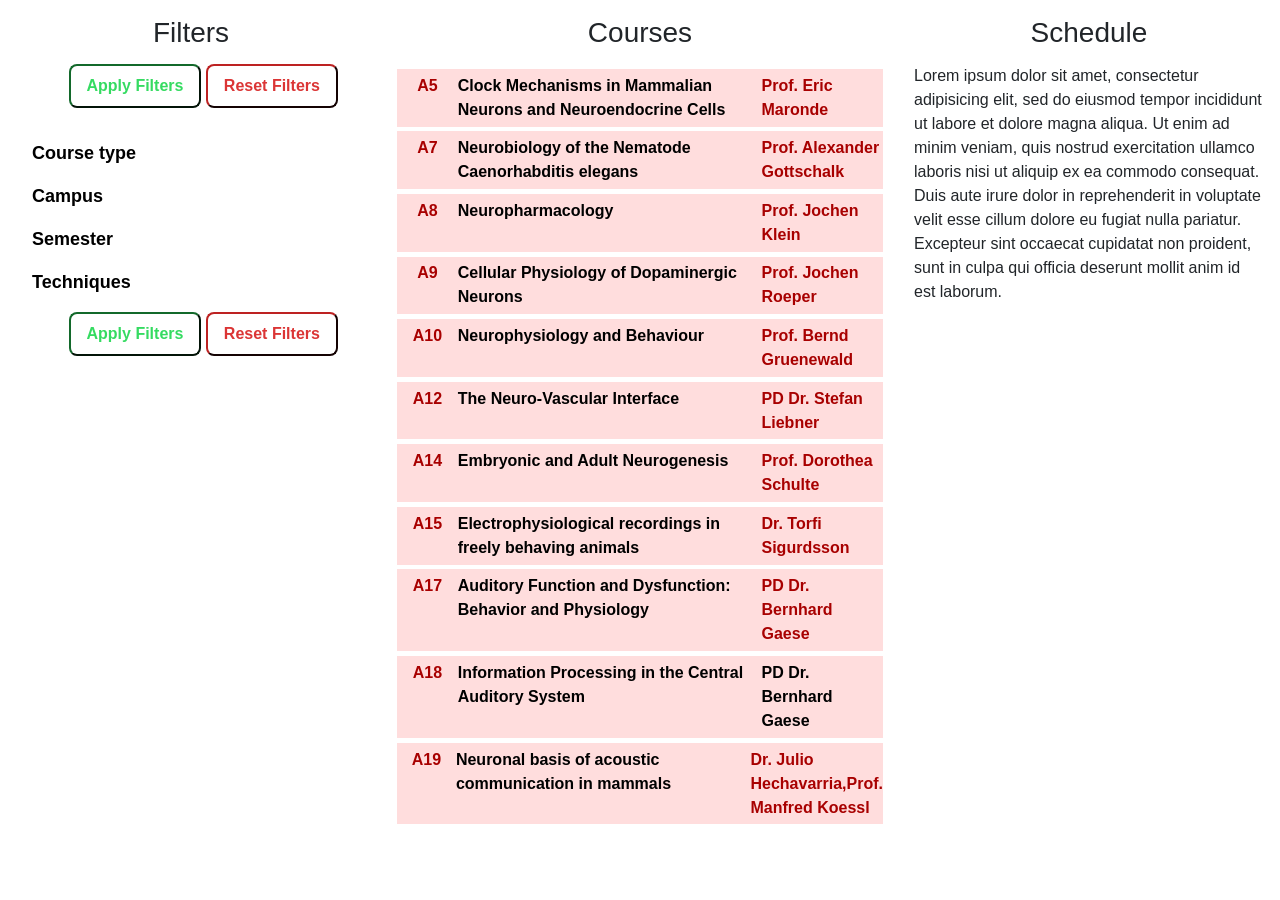
==== index.html @ 465a8153 "favicon" ====
<html>
  <head>
    <title>Course List</title>
    <link rel="stylesheet" href="style.css">


    <!-- FAVICON -->
    <link rel="apple-touch-icon" sizes="180x180" href="apple-touch-icon.png">
    <link rel="icon" type="image/png" sizes="32x32" href="favicon-32x32.png">
    <link rel="icon" type="image/png" sizes="16x16" href="favicon-16x16.png">
    <link rel="mask-icon" href="/safari-pinned-tab.svg" color="#5bbad5">
    <meta name="msapplication-TileColor" content="#da532c">
    <meta name="theme-color" content="#ffffff">

    <!-- JQUERY -->
    <script src="https://ajax.googleapis.com/ajax/libs/jquery/3.5.1/jquery.min.js"></script>

    <!--BOOTSTRAP-->
    <link rel="stylesheet" href="https://stackpath.bootstrapcdn.com/bootstrap/4.4.1/css/bootstrap.min.css" integrity="sha384-Vkoo8x4CGsO3+Hhxv8T/Q5PaXtkKtu6ug5TOeNV6gBiFeWPGFN9MuhOf23Q9Ifjh" crossorigin="anonymous">
    <script src="https://cdn.jsdelivr.net/npm/popper.js@1.16.0/dist/umd/popper.min.js" integrity="sha384-Q6E9RHvbIyZFJoft+2mJbHaEWldlvI9IOYy5n3zV9zzTtmI3UksdQRVvoxMfooAo" crossorigin="anonymous"></script>
    <script src="https://stackpath.bootstrapcdn.com/bootstrap/4.4.1/js/bootstrap.min.js" integrity="sha384-wfSDF2E50Y2D1uUdj0O3uMBJnjuUD4Ih7YwaYd1iqfktj0Uod8GCExl3Og8ifwB6" crossorigin="anonymous"></script>

  </head>
  <body>

    <div class="grid">

      <div class="filtertitle">
        <h3>Filters</h3>
      </div>
      <div class="coursestitle">
        <h3>Courses</h3>
      </div>
      <div class="scheduletitle">
        <h3>Schedule</h3>
      </div>

      <div class="filters-div">
        <div class="buttons-div" id="buttons">
          <button type="button" name="apply" id="apply" onclick="filterList(courses);"><span>Apply Filters</span></button>
          <button type="button" name="reset" id="reset" onclick="resetFilters();"><span>Reset Filters</span></button>
        </div>
        <div class="filter-div" id="cousetype-div">
          <p>
            <a href="#typefilter" class="filter-title" id="coursefiltertoggle" data-toggle="collapse">Course type</a>
          </p>
          <ul class="filter-list" id="course-type">

            <div class="collapse" id="typefilter">
              <li class="filter-option">
                <input type="checkbox" id="Basic" name="Basic" value="A">
                <label for="Basic">Basic</label>
              </li>
              <li class="filter-option">
                <input type="checkbox" id="Clinical" name="Clinical" value="B">
                <label for="Clinical">Clinical</label>
              </li>
              <li class="filter-option">
                <input type="checkbox" id="CognitiveComputational" name="CognitiveComputational" value="C">
                <label for="CognitiveComputational">Cognitive/Computational</label>
              </li>
              <li class="filter-option">
                <input type="checkbox" id="Applied" name="Applied" value="D">
                <label for="Applied">Applied</label>
              </li>
            </div>

          </ul>

        </div>
        <div class="filter-div" id="campus-div">
          <p>
            <a href="#campusfilter" class="filter-title" id="campusfiltertoggle" data-toggle="collapse">Campus</a>
          </p>
          <ul class="filter-list" id="campus-list">

            <div class="collapse" id="campusfilter">
              <li class="filter-option">
                <input type="checkbox" id="Niederrad" name="Riedberg" value="Riedberg">
                <label for="Riedberg">Riedberg</label>
              </li>
              <li class="filter-option">
                <input type="checkbox" id="Niederrad" name="Niederrad" value="Niederrad">
                <label for="Niederrad">Niederrad</label>
              </li>
              <li class="filter-option">
                <input type="checkbox" id="Westend" name="Westend" value="Westend">
                <label for="Westend">Westend</label>
              </li>
            </div>

          </ul>

        </div>
        <div class="filter-div" id="semester-div">
          <p>
            <a href="#semesterfilter" class="filter-title" id="semesterfiltertoggle" data-toggle="collapse">Semester</a>
          </p>
          <ul class="filter-list" id="semester-list">

            <div class="collapse" id="semesterfilter">
              <li class="filter-option">
                <input type="checkbox" id="Winter" name="Winter" value="Winter">
                <label for="Winter">Winter</label>
              </li>
              <li class="filter-option">
                <input type="checkbox" id="Summer" name="Summer" value="Summer">
                <label for="Summer">Summer</label>
              </li>
            </div>

          </ul>

        </div>
        <div class="filter-div" id="techniques-div">
          <p>
            <a href="#techfilter" class="filter-title" id="techfiltertoggle" data-toggle="collapse">Techniques</a>
          </p>
          <ul class="filter-list" id="tech-list">

            <div class="collapse" id="techfilter">
              </li>
            </div>

          </ul>
        </div>
        <div class="buttons-div" id="buttons">
          <button type="button" name="apply" id="apply" onclick="filterList(courses);"><span>Apply Filters</span></button>
          <button type="button" name="reset" id="reset" onclick="resetFilters();"><span>Reset Filters</span></button>
        </div>
      </div>
      <div class="courses-div">


      </div>
      <div class="right">

        Lorem ipsum dolor sit amet, consectetur adipisicing elit, sed do eiusmod tempor incididunt ut labore et dolore magna aliqua. Ut enim ad minim veniam, quis nostrud exercitation ullamco laboris nisi ut aliquip ex ea commodo consequat. Duis aute irure dolor in reprehenderit in voluptate velit esse cillum dolore eu fugiat nulla pariatur. Excepteur sint occaecat cupidatat non proident, sunt in culpa qui officia deserunt mollit anim id est laborum.
      </div>

    </div>

    <div class="scripts">
      <script type="text/javascript "src="courses.json"></script>
      <script type="text/javascript "src="script.js"></script>
    </div>


  </body>
</html>
---- style.css ----
* {
  font-family: sans-serif;
}
body {
  padding: 1em;
}

h3 {
  text-align: center;
}

ul {
  /* list-style-type: none; */
}

label {
  margin-left: 1em;
}


/* li {
  padding: 1% ;
} */


.grid {
  display: grid;
  grid-template-columns: minmax(350px,1fr) minmax(500px,3fr) minmax(350px,1fr);
  grid-template-rows: 2em auto;
  grid-gap: 1em;
  height: 90vh;
  }

.filters-div {
  overflow: auto;
}

.filter-div {
  padding-left: 1em
}

.filter-title {
  font-weight: bold;
  font-size: 18;
  color:black;
}

.filter-title:hover {
  color: black;
}

.filter-list {
  list-style-type: none;
  padding: 0;
  margin-left: 0.2em;
}

.buttons-div {
margin-left: 15%;
margin-bottom: 2em;
}


#apply {
  border-radius: 8px;
  background-color: white;
  color: #35db61 ;
  border-width: 2.5px;
  border-color: 13692b;
  padding: .5em 1em;
  text-align: center;
  text-decoration: none;
  display: inline-block;
  font-size: 16px;
  font-weight: bold;
  transition-duration: 0.2s;
  outline: none;
}

#apply:hover {
  background-color: #13692b;
  color: white;
}

#apply:active {
  background-color: #35db61;
  transform: translateY(4px);
}

#reset {
  border-radius: 8px;
  background-color: white;
  /* #db3535; */
  color: #db3535;
  border-color: #691313;
  border-width: 2.5px;
  padding: .5em 1em;
  text-align: center;
  text-decoration: none;
  display: inline-block;
  font-size: 16px;
  font-weight: bold;
  transition-duration: .2s;
  outline: none;
}

#reset:hover {
  background-color: #691313;
  color:white;
}

#reset:active {
  background-color: #db3535;
  transform: translateY(4px);
}





.courses-div {
  overflow:auto;
}


.container {
  margin: 0 5% 0 5%;
}

.course {
  margin-top: 1%;
  padding: 1% 0 1% 0;
  display: grid;
  grid-template-columns: 1fr 5fr 2fr;
  background-color: dbdbdb;
}

.code {
  text-align: center;
  color: black;
}

.prof {
  color: black;
}

.description{
  background-color: #f2f2f2;
  margin: 0 2% 0 2%;
  padding-top: 1em;

  display: grid;
  grid-template-columns: 50% 50%;
  grid-template-rows: 1fr minmax(40%,auto) repeat(4,minmax(10%,auto))  1fr;

}

.extradesc {
  grid-column-start: 1;
  grid-column-end: 3;
  padding:1em;
}

.desctitle {
  text-align: center;
  font-weight: bold;
}
.desctitles {
  padding-right: 1em;
  text-align: right;
  font-weight: bold;
}

.desclink {
  text-align: center;
}

.desclinksingle {
  text-align: center;
  grid-column: 1/3
}

.course {

  font-weight: bold;
}

.showdesc {
  color: black;
  font-weight: bold;
  text-align: center;
}

.showdesc:hover {
  color: black;
  font-weight: bold;
    text-align: center;
}
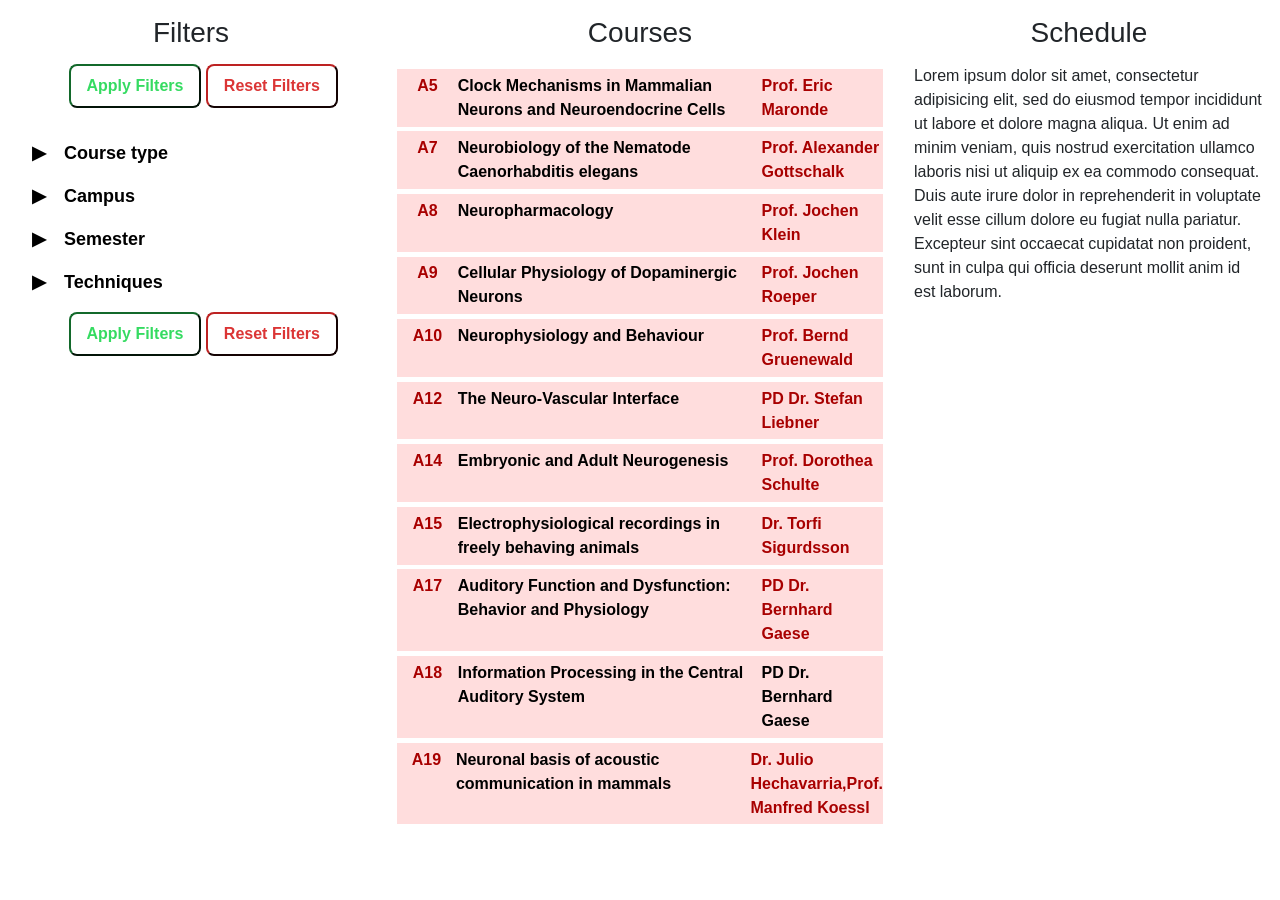
==== commit fa874846: "filters work, dropdown" ====
--- a/index.html
+++ b/index.html
@@ -1,16 +1,8 @@
 <html>
   <head>
-    <title>Course List</title>
+    <title>Home</title>
     <link rel="stylesheet" href="style.css">
-
-
-    <!-- FAVICON -->
-    <link rel="apple-touch-icon" sizes="180x180" href="apple-touch-icon.png">
-    <link rel="icon" type="image/png" sizes="32x32" href="favicon-32x32.png">
-    <link rel="icon" type="image/png" sizes="16x16" href="favicon-16x16.png">
-    <link rel="mask-icon" href="/safari-pinned-tab.svg" color="#5bbad5">
-    <meta name="msapplication-TileColor" content="#da532c">
-    <meta name="theme-color" content="#ffffff">
+    <link rel="icon" type="image/png" href="favicon.ico"/>
 
     <!-- JQUERY -->
     <script src="https://ajax.googleapis.com/ajax/libs/jquery/3.5.1/jquery.min.js"></script>
@@ -42,7 +34,7 @@
         </div>
         <div class="filter-div" id="cousetype-div">
           <p>
-            <a href="#typefilter" class="filter-title" id="coursefiltertoggle" data-toggle="collapse">Course type</a>
+            <a onclick="toggleActive(this);" href="#typefilter" class="filter-title inactive" id="coursefiltertoggle" data-toggle="collapse">Course type</a>
           </p>
           <ul class="filter-list" id="course-type">
 
@@ -70,7 +62,7 @@
         </div>
         <div class="filter-div" id="campus-div">
           <p>
-            <a href="#campusfilter" class="filter-title" id="campusfiltertoggle" data-toggle="collapse">Campus</a>
+            <a onclick="toggleActive(this);" href="#campusfilter" class="filter-title inactive" id="campusfiltertoggle" data-toggle="collapse">Campus</a>
           </p>
           <ul class="filter-list" id="campus-list">
 
@@ -94,7 +86,7 @@
         </div>
         <div class="filter-div" id="semester-div">
           <p>
-            <a href="#semesterfilter" class="filter-title" id="semesterfiltertoggle" data-toggle="collapse">Semester</a>
+            <a onclick="toggleActive(this);" href="#semesterfilter" class="filter-title inactive" id="semesterfiltertoggle" data-toggle="collapse">Semester</a>
           </p>
           <ul class="filter-list" id="semester-list">
 
@@ -114,7 +106,7 @@
         </div>
         <div class="filter-div" id="techniques-div">
           <p>
-            <a href="#techfilter" class="filter-title" id="techfiltertoggle" data-toggle="collapse">Techniques</a>
+            <a onclick="toggleActive(this);" href="#techfilter" class="filter-title inactive" id="techfiltertoggle" data-toggle="collapse">Techniques</a>
           </p>
           <ul class="filter-list" id="tech-list">
 
--- a/style.css
+++ b/style.css
@@ -43,10 +43,29 @@
   font-weight: bold;
   font-size: 18;
   color:black;
+  content: '\25B6';
+  text-decoration: none;
+}
+
+/* .filter-title:before {
+  content: '\25B6';
+  padding-right: 1em;
+} */
+
+.inactive::before {
+  content: '\25B6';
+  padding-right: 1em;
+}
+
+.active::before {
+  content: '\25BC';
+  padding-right: 1em;
 }
 
 .filter-title:hover {
   color: black;
+  text-decoration: none;
+  font-weight: 300;
 }
 
 .filter-list {
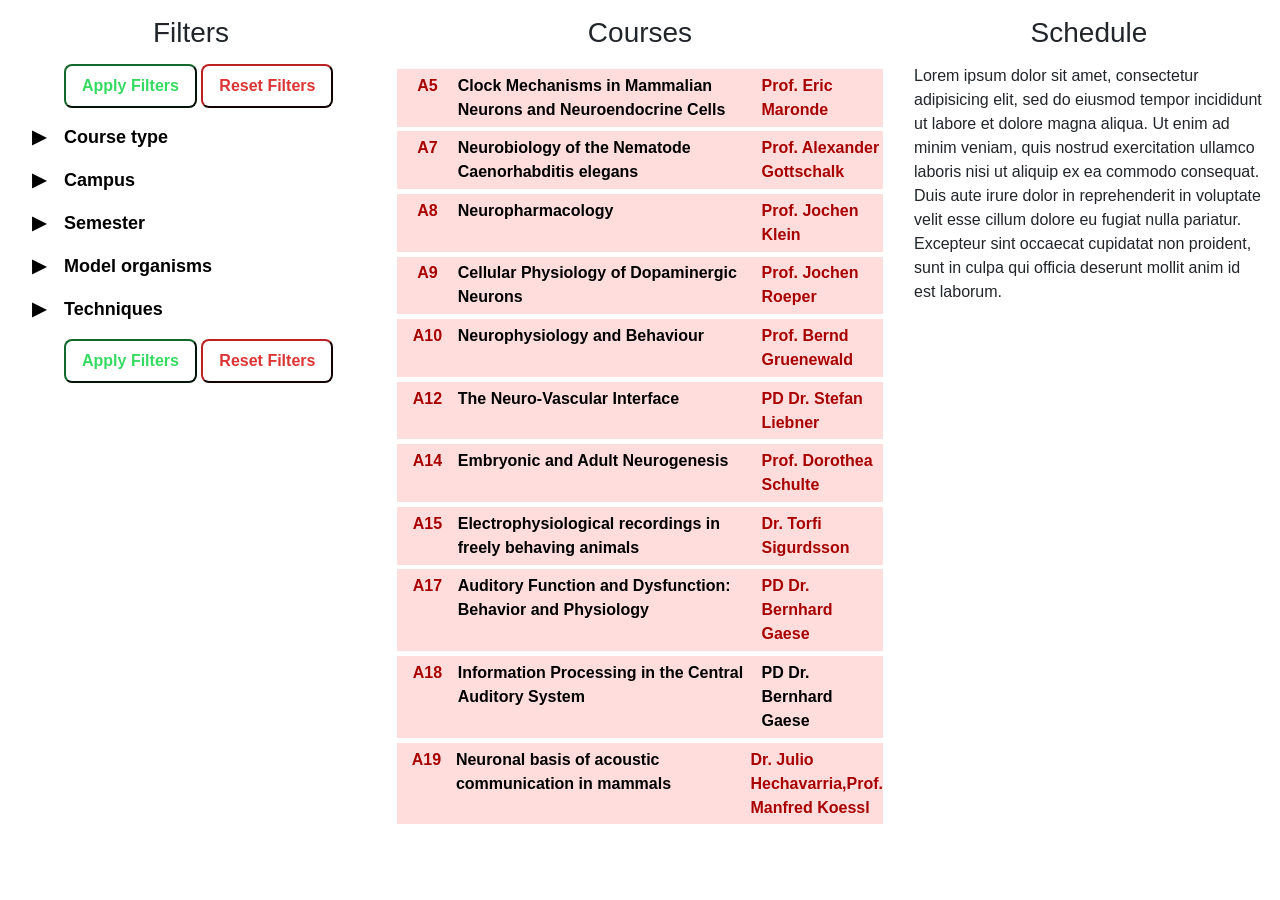
==== commit debb5ed2: "Added model filter" ====
--- a/index.html
+++ b/index.html
@@ -104,14 +104,22 @@
           </ul>
 
         </div>
+        <div class="filter-div" id="models-div">
+            <a onclick="toggleActive(this);" href="#modfilter" class="filter-title inactive" id="modfiltertoggle" data-toggle="collapse">Model organisms</a>
+          <ul class="filter-list" id="mod-list">
+
+            <div class="collapse" id="modfilter">
+
+            </div>
+
+          </ul>
+        </div>
         <div class="filter-div" id="techniques-div">
-          <p>
             <a onclick="toggleActive(this);" href="#techfilter" class="filter-title inactive" id="techfiltertoggle" data-toggle="collapse">Techniques</a>
-          </p>
           <ul class="filter-list" id="tech-list">
 
             <div class="collapse" id="techfilter">
-              </li>
+
             </div>
 
           </ul>
--- a/style.css
+++ b/style.css
@@ -47,11 +47,6 @@
   text-decoration: none;
 }
 
-/* .filter-title:before {
-  content: '\25B6';
-  padding-right: 1em;
-} */
-
 .inactive::before {
   content: '\25B6';
   padding-right: 1em;
@@ -75,8 +70,8 @@
 }
 
 .buttons-div {
-margin-left: 15%;
-margin-bottom: 2em;
+margin-left: 3em;
+margin-bottom: 1em;
 }
 
 
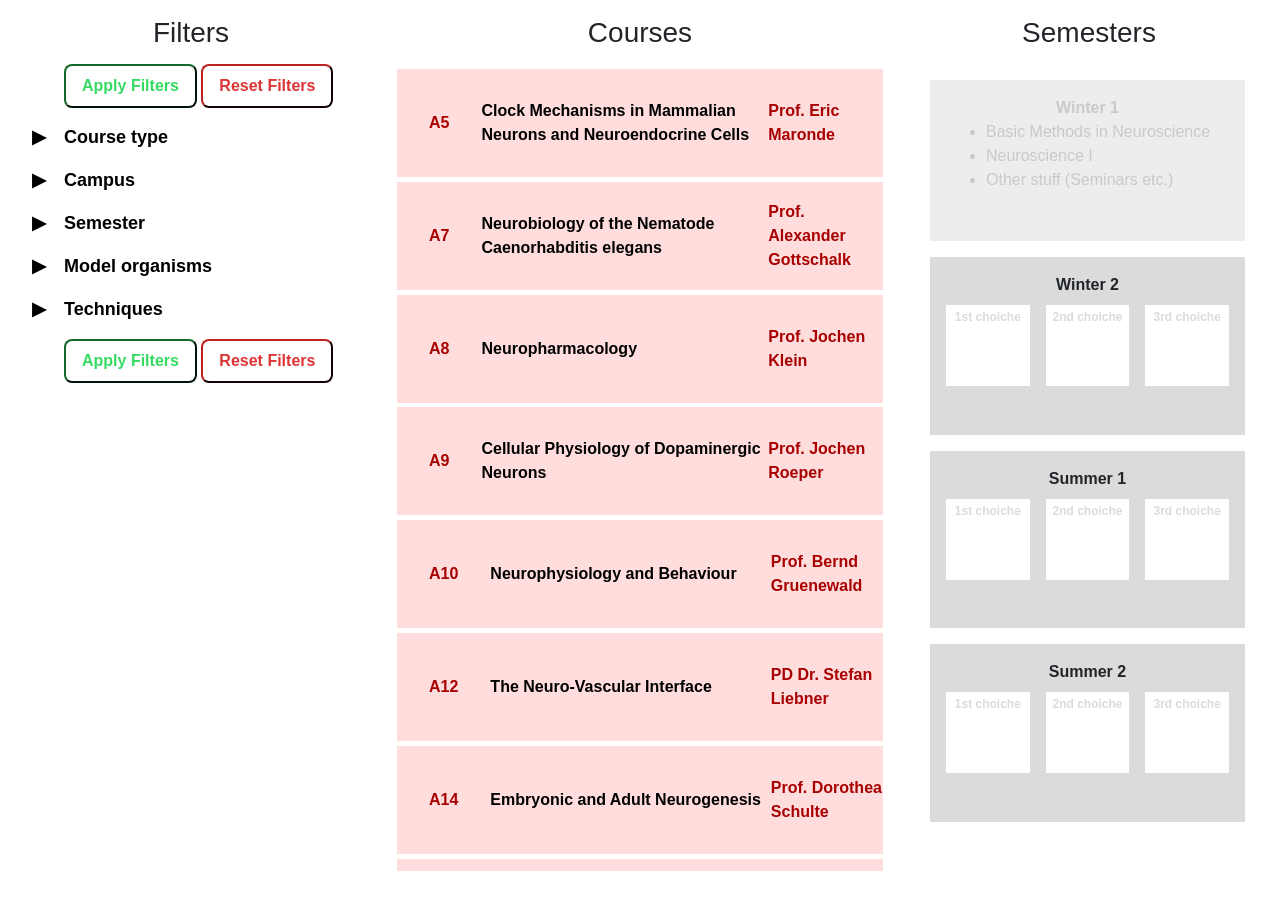
==== commit 31d9e8ec: "drag and drop | filtering" ====
--- a/index.html
+++ b/index.html
@@ -15,7 +15,7 @@
   </head>
   <body>
 
-    <div class="grid">
+    <div class="main">
 
       <div class="filtertitle">
         <h3>Filters</h3>
@@ -23,13 +23,14 @@
       <div class="coursestitle">
         <h3>Courses</h3>
       </div>
-      <div class="scheduletitle">
-        <h3>Schedule</h3>
+      <div class="semesterstitle">
+        <h3>Semesters</h3>
       </div>
 
       <div class="filters-div">
         <div class="buttons-div" id="buttons">
-          <button type="button" name="apply" id="apply" onclick="filterList(courses);"><span>Apply Filters</span></button>
+
+          <button type="button" name="apply" id="apply" onclick="filterList();"><span>Apply Filters</span></button>
           <button type="button" name="reset" id="reset" onclick="resetFilters();"><span>Reset Filters</span></button>
         </div>
         <div class="filter-div" id="cousetype-div">
@@ -128,17 +129,104 @@
           <button type="button" name="apply" id="apply" onclick="filterList(courses);"><span>Apply Filters</span></button>
           <button type="button" name="reset" id="reset" onclick="resetFilters();"><span>Reset Filters</span></button>
         </div>
+        <!-- <label class="switch">
+          <input type="checkbox">
+          <span class="slider round"></span>
+          <p class="switchdesc">AND selection</p>
+        </label> -->
       </div>
       <div class="courses-div">
 
 
       </div>
-      <div class="right">
-
-        Lorem ipsum dolor sit amet, consectetur adipisicing elit, sed do eiusmod tempor incididunt ut labore et dolore magna aliqua. Ut enim ad minim veniam, quis nostrud exercitation ullamco laboris nisi ut aliquip ex ea commodo consequat. Duis aute irure dolor in reprehenderit in voluptate velit esse cillum dolore eu fugiat nulla pariatur. Excepteur sint occaecat cupidatat non proident, sunt in culpa qui officia deserunt mollit anim id est laborum.
-      </div>
-
+      <div class="semesters-div">
+        <div class="semester-boxes">
+          <div class="sem-boxx" id="winter1">
+            Winter 1
+            <ul class="diocane">
+              <li>Basic Methods in Neuroscience</li>
+              <li>Neuroscience I</li>
+              <li>Other stuff (Seminars etc.)</li>
+            </ul>
+          </div>
+          <div class="sem-box dropzone" id="winter2">
+            Winter 2
+            <div class="slots-div" id="winter2slots">
+                <div class="slot" id="slot1">
+                  1st choiche
+                  <div class="slot-content">
+                    <h3 class="choice" id="c1w2"></h3>
+                  </div>
+                </div>
+                <div class="slot" id="slot2">
+                  2nd choiche
+                  <div class="slot-content">
+                    <h3 class="choice" id="c2w2"></h3>
+                  </div>
+                </div>
+                <div class="slot" id="slot3">
+                  3rd choiche
+                  <div class="slot-content">
+                    <h3 class="choice" id="c3w2"></h3>
+                  </div>
+                </div>
+            </div>
+            <p class="instructions" id="inst1">Double click to remove course</p>
+          </div>
+          <div class="sem-box dropzone" id="summer1">
+            Summer 1
+            <div class="slots-div" id="winter2slots">
+                <div class="slot" id="slot1">
+                  1st choiche
+                  <div class="slot-content">
+                    <h3 class="choice" id="c1w2"></h3>
+                  </div>
+                </div>
+                <div class="slot" id="slot2">
+                  2nd choiche
+                  <div class="slot-content">
+                    <h3 class="choice" id="c2w2"></h3>
+                  </div>
+                </div>
+                <div class="slot" id="slot3">
+                  3rd choiche
+                  <div class="slot-content">
+                    <h3 class="choice" id="c3w2"></h3>
+                  </div>
+                </div>
+            </div>
+          </div>
+          <div class="sem-box dropzone" id="summer2">
+            Summer 2
+            <div class="slots-div" id="winter2slots">
+                <div class="slot" id="slot1">
+                  1st choiche
+                  <div class="slot-content">
+                    <h3 class="choice" id="c1w2"></h3>
+                  </div>
+                </div>
+                <div class="slot" id="slot2">
+                  2nd choiche
+                  <div class="slot-content">
+                    <h3 class="choice" id="c2w2"></h3>
+                  </div>
+                </div>
+                <div class="slot" id="slot3">
+                  3rd choiche
+                  <div class="slot-content">
+                    <h3 class="choice" id="c3w2"></h3>
+                  </div>
+                </div>
+            </div>
+          </div>
+
+        </div>
+
+      </div>
     </div>
+
+
+
 
     <div class="scripts">
       <script type="text/javascript "src="courses.json"></script>
--- a/style.css
+++ b/style.css
@@ -1,6 +1,7 @@
 * {
   font-family: sans-serif;
 }
+
 body {
   padding: 1em;
 }
@@ -17,19 +18,24 @@
   margin-left: 1em;
 }
 
-
-/* li {
-  padding: 1% ;
-} */
-
-
-.grid {
+/* --------------------------------------------------------------------------- */
+/* --------------------------       MAIN        ------------------------------ */
+/* --------------------------------------------------------------------------- */
+
+
+.main {
   display: grid;
   grid-template-columns: minmax(350px,1fr) minmax(500px,3fr) minmax(350px,1fr);
   grid-template-rows: 2em auto;
   grid-gap: 1em;
-  height: 90vh;
-  }
+  height: 95vh;
+}
+
+
+/* --------------------------------------------------------------------------- */
+/* --------------------------      FILTERS      ------------------------------ */
+/* --------------------------------------------------------------------------- */
+
 
 .filters-div {
   overflow: auto;
@@ -70,10 +76,10 @@
 }
 
 .buttons-div {
-margin-left: 3em;
-margin-bottom: 1em;
-}
-
+
+  margin-left: 3em;
+  margin-bottom: 1em;
+}
 
 #apply {
   border-radius: 8px;
@@ -128,57 +134,155 @@
   transform: translateY(4px);
 }
 
-
-
-
+/* --------------------------------------------------- */
+/* ---------      SWITCH TOGGLE      ------------- */
+/* --------------------------------------------------- */
+
+.switch {
+  position: relative;
+  display: inline-block;
+  width: 60px;
+  height: 34px;
+}
+
+.switch input {
+  opacity: 0;
+  width: 0;
+  height: 0;
+}
+
+.slider {
+  position: absolute;
+  cursor: pointer;
+  top: 0;
+  left: 0;
+  right: 0;
+  bottom: 0;
+  background-color: #ccc;
+  -webkit-transition: .4s;
+  transition: .4s;
+}
+
+.slider:before {
+  position: absolute;
+  content: "";
+  height: 26px;
+  width: 26px;
+  left: 4px;
+  bottom: 4px;
+  background-color: white;
+  -webkit-transition: .4s;
+  transition: .4s;
+}
+
+input:checked + .slider {
+  background-color: #2196F3;
+}
+
+input:focus + .slider {
+  box-shadow: 0 0 1px #2196F3;
+}
+
+input:checked + .slider:before {
+  -webkit-transform: translateX(26px);
+  -ms-transform: translateX(26px);
+  transform: translateX(26px);
+}
+
+/* Rounded sliders */
+.slider.round {
+  border-radius: 34px;
+}
+
+.slider.round:before {
+  border-radius: 50%;
+}
+
+.switchdesc {
+  font-size: 18;
+  position: relative;
+  margin-left: 4em;
+}
+
+/* --------------------------------------------------------------------------- */
+/* --------------------------      COURSES      ------------------------------ */
+/* --------------------------------------------------------------------------- */
 
 .courses-div {
   overflow:auto;
 }
 
-
 .container {
   margin: 0 5% 0 5%;
 }
 
 .course {
+  font-weight: bold;
   margin-top: 1%;
   padding: 1% 0 1% 0;
+  height: 12vh;
   display: grid;
   grid-template-columns: 1fr 5fr 2fr;
   background-color: dbdbdb;
+  align-items: center;
 }
 
 .code {
   text-align: center;
-  color: black;
+  vertical-align: center;
+  margin-left: 1em;
+  margin-right: 1em;
+  padding: 1em;
+  color: black;
+}
+
+.code:hover {
+  background-color: white;
+  cursor: grab;
+}
+
+.code:active {
+  cursor: grabbing;
+  border: solid;
+
 }
 
 .prof {
   color: black;
 }
+
+.showdesc {
+  color: black;
+  font-weight: bold;
+  text-align: center;
+}
+
+.showdesc:hover {
+  color: black;
+  font-weight: bold;
+    text-align: center;
+}
+
+
+/* --------------------------------------------------- */
+/* ---------      FRONT DESCRIPTION      ------------- */
+/* --------------------------------------------------- */
 
 .description{
   background-color: #f2f2f2;
   margin: 0 2% 0 2%;
-  padding-top: 1em;
+  padding: 1em;
 
   display: grid;
   grid-template-columns: 50% 50%;
-  grid-template-rows: 1fr minmax(40%,auto) repeat(4,minmax(10%,auto))  1fr;
-
-}
-
-.extradesc {
-  grid-column-start: 1;
-  grid-column-end: 3;
-  padding:1em;
+  grid-template-rows: 1fr minmax(40%,auto) repeat(4,minmax(10%,auto)) 1fr;
 }
 
 .desctitle {
   text-align: center;
   font-weight: bold;
 }
+
 .desctitles {
   padding-right: 1em;
   text-align: right;
@@ -189,24 +293,119 @@
   text-align: center;
 }
 
-.desclinksingle {
-  text-align: center;
-  grid-column: 1/3
-}
-
-.course {
-
-  font-weight: bold;
-}
-
-.showdesc {
-  color: black;
-  font-weight: bold;
-  text-align: center;
-}
-
-.showdesc:hover {
-  color: black;
-  font-weight: bold;
-    text-align: center;
-}
+/* --------------------------------------------------- */
+/* ----------      BACK DESCRIPTION      ------------- */
+/* --------------------------------------------------- */
+
+.full-description {
+  background-color: #f2f2f2;
+  margin: 0 2% 0 2%;
+  padding: 1em;
+
+  display: grid;
+  grid-gap: 1em;
+}
+
+.fulldesc-title {
+  font-weight: bold;
+}
+
+
+/* --------------------------------------------------------------------------- */
+/* --------------------------      SCHEDULE      ----------------------------- */
+/* --------------------------------------------------------------------------- */
+
+
+.semesters-div {
+  display: grid;
+  overflow: auto;
+}
+
+.sem-box {
+  margin: 1em;
+  padding: 1em;
+  text-align: center;
+
+  justify-content: center;
+  align-items: center;
+
+  font-weight: bold;
+  background-color: #dbdbdb;
+  width: 90%;
+  height: 22%;
+  /* box-shadow: 0 1px 6px rgba(0, 0, 0, 0.12), 0 1px 4px rgba(0, 0, 0, 0.24); */
+}
+
+.sem-boxx {
+  margin: 1em;
+  padding: 1em;
+  text-align: center;
+
+  justify-content: center;
+  align-items: center;
+
+  font-weight: bold;
+  color: #c9c9c9;
+  background-color: #ededed;
+  width: 90%;
+  height: 20%;
+  /* box-shadow: 0 1px 6px rgba(0, 0, 0, 0.12), 0 1px 4px rgba(0, 0, 0, 0.24); */
+}
+
+.diocane {
+  font-weight: normal;
+  text-align: left;
+}
+
+
+
+.slots-div {
+  margin-top: 0.5em;
+  display: grid;
+  grid-template-columns: 1fr 1fr 1fr;
+  grid-template-rows: 9vh;
+  grid-gap: 1em;
+}
+
+
+.slot {
+  padding-top: 0.25em;
+  background-color: white;
+  color: #dbdbdb;
+  font-weight:bold;
+  font-size: 12px;
+  /* flex-direction: column; */
+  /* box-shadow: 0 6px 6px rgba(0, 0, 0, 0.12), 0 1px 4px rgba(0, 0, 0, 0.24); */
+
+}
+
+.slot-content {
+  font-weight: normal;
+  color: black;
+}
+
+.filled {
+  font-size: 26px;
+  font-weight: bold;
+}
+
+.filled:hover {
+  cursor: pointer;
+  box-shadow: 2px 2px 2px rgba(150, 0, 0, 0.9), 0 1px 4px rgba(0, 0, 0, 0.24);
+  border: solid;
+  border-color: red;
+}
+
+.over {
+  /* background-color: gray;
+  color:white; */
+  box-shadow: 2px 2px 2px rgba(0, 0, 0, 0.12), 0 1px 4px rgba(0, 0, 0, 0.24);
+
+}
+
+p.instructions {
+  display: none;
+  margin-top: 1em;
+  color: rgb(150,0,0);
+  font-size: 10px;
+}
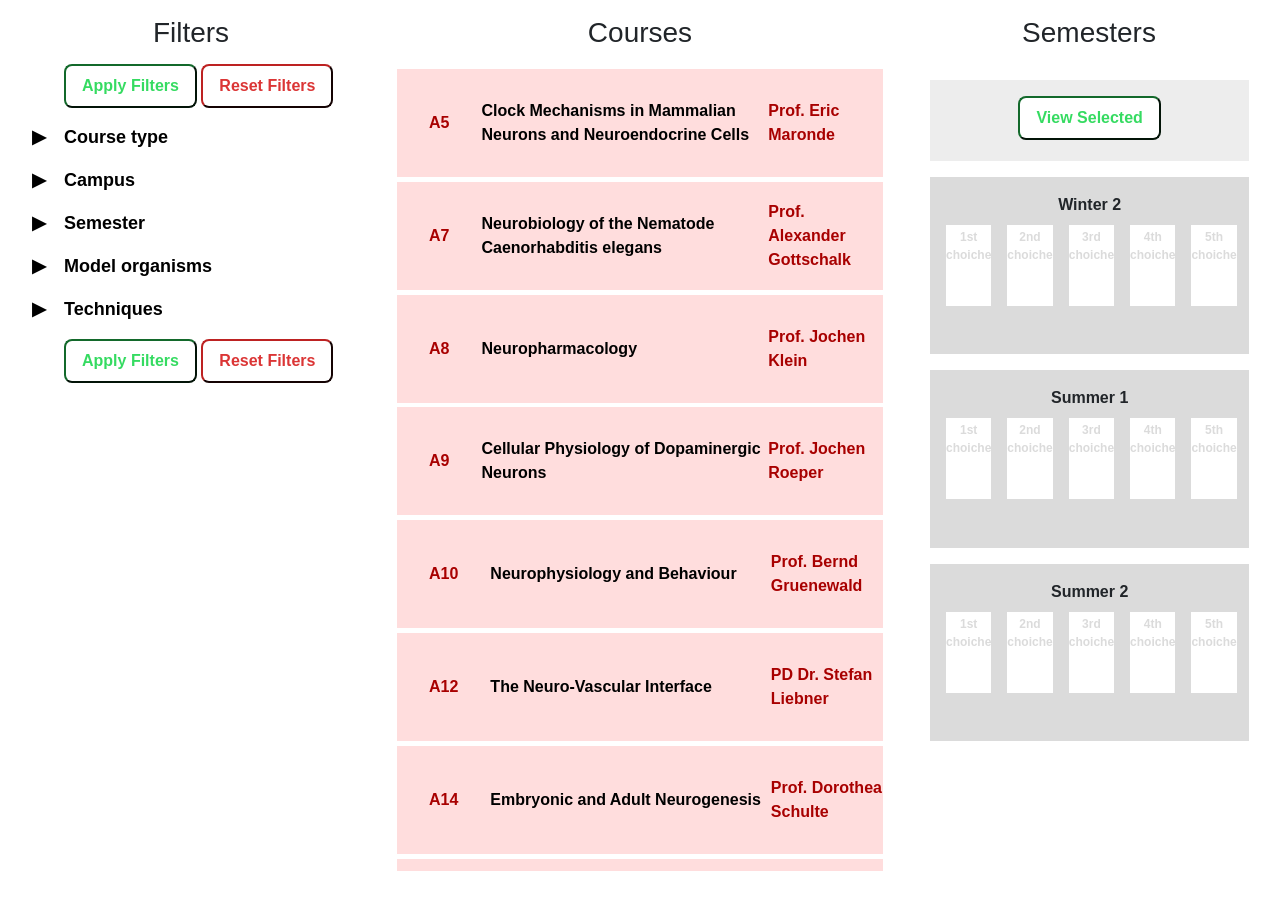
==== commit a9fec765: "view selected button | new favicon" ====
--- a/index.html
+++ b/index.html
@@ -1,8 +1,30 @@
 <html>
   <head>
+
+
+
     <title>Home</title>
     <link rel="stylesheet" href="style.css">
-    <link rel="icon" type="image/png" href="favicon.ico"/>
+
+
+    <link rel="apple-touch-icon" sizes="57x57" href="favicon/apple-icon-57x57.png">
+    <link rel="apple-touch-icon" sizes="60x60" href="favicon/apple-icon-60x60.png">
+    <link rel="apple-touch-icon" sizes="72x72" href="favicon/apple-icon-72x72.png">
+    <link rel="apple-touch-icon" sizes="76x76" href="favicon/apple-icon-76x76.png">
+    <link rel="apple-touch-icon" sizes="114x114" href="favicon/apple-icon-114x114.png">
+    <link rel="apple-touch-icon" sizes="120x120" href="favicon/apple-icon-120x120.png">
+    <link rel="apple-touch-icon" sizes="144x144" href="favicon/apple-icon-144x144.png">
+    <link rel="apple-touch-icon" sizes="152x152" href="favicon/apple-icon-152x152.png">
+    <link rel="apple-touch-icon" sizes="180x180" href="favicon/apple-icon-180x180.png">
+    <link rel="icon" type="image/png" sizes="192x192"  href="favicon/android-icon-192x192.png">
+    <link rel="icon" type="image/png" sizes="32x32" href="favicon/favicon-32x32.png">
+    <link rel="icon" type="image/png" sizes="96x96" href="favicon/favicon-96x96.png">
+    <link rel="icon" type="image/png" sizes="16x16" href="favicon/favicon-16x16.png">
+    <link rel="manifest" href="favicon/manifest.json">
+    <meta name="msapplication-TileColor" content="#ffffff">
+    <meta name="msapplication-TileImage" content="favicon/ms-icon-144x144.png">
+    <meta name="theme-color" content="#ffffff">
+    <!-- <link rel="icon" type="image/png" href="favicon/favicon.ico"/> -->
 
     <!-- JQUERY -->
     <script src="https://ajax.googleapis.com/ajax/libs/jquery/3.5.1/jquery.min.js"></script>
@@ -142,12 +164,13 @@
       <div class="semesters-div">
         <div class="semester-boxes">
           <div class="sem-boxx" id="winter1">
-            Winter 1
+            <!-- Winter 1
             <ul class="diocane">
               <li>Basic Methods in Neuroscience</li>
               <li>Neuroscience I</li>
               <li>Other stuff (Seminars etc.)</li>
-            </ul>
+            </ul> -->
+            <button class="viewsel" type="button" onclick="viewSel();">View Selected</button>
           </div>
           <div class="sem-box dropzone" id="winter2">
             Winter 2
@@ -170,6 +193,18 @@
                     <h3 class="choice" id="c3w2"></h3>
                   </div>
                 </div>
+                <div class="slot" id="slot4">
+                  4th choiche
+                  <div class="slot-content">
+                    <h3 class="choice" id="c3w2"></h3>
+                  </div>
+                </div>
+                <div class="slot" id="slot5">
+                  5th choiche
+                  <div class="slot-content">
+                    <h3 class="choice" id="c3w2"></h3>
+                  </div>
+                </div>
             </div>
             <p class="instructions" id="inst1">Double click to remove course</p>
           </div>
@@ -194,6 +229,18 @@
                     <h3 class="choice" id="c3w2"></h3>
                   </div>
                 </div>
+                <div class="slot" id="slot4">
+                  4th choiche
+                  <div class="slot-content">
+                    <h3 class="choice" id="c3w2"></h3>
+                  </div>
+                </div>
+                <div class="slot" id="slot5">
+                  5th choiche
+                  <div class="slot-content">
+                    <h3 class="choice" id="c3w2"></h3>
+                  </div>
+                </div>
             </div>
           </div>
           <div class="sem-box dropzone" id="summer2">
@@ -217,6 +264,18 @@
                     <h3 class="choice" id="c3w2"></h3>
                   </div>
                 </div>
+                <div class="slot" id="slot4">
+                  4th choiche
+                  <div class="slot-content">
+                    <h3 class="choice" id="c3w2"></h3>
+                  </div>
+                </div>
+                <div class="slot" id="slot5">
+                  5th choiche
+                  <div class="slot-content">
+                    <h3 class="choice" id="c3w2"></h3>
+                  </div>
+                </div>
             </div>
           </div>
 
--- a/style.css
+++ b/style.css
@@ -348,8 +348,34 @@
   color: #c9c9c9;
   background-color: #ededed;
   width: 90%;
-  height: 20%;
+  height: 10%;
   /* box-shadow: 0 1px 6px rgba(0, 0, 0, 0.12), 0 1px 4px rgba(0, 0, 0, 0.24); */
+}
+
+.viewsel {
+  border-radius: 8px;
+  background-color: white;
+  color: #35db61 ;
+  border-width: 2.5px;
+  border-color: 13692b;
+  padding: .5em 1em;
+  text-align: center;
+  text-decoration: none;
+  display: inline-block;
+  font-size: 16px;
+  font-weight: bold;
+  transition-duration: 0.2s;
+  outline: none;
+}
+
+.viewsel:hover {
+  background-color: #13692b;
+  color: white;
+}
+
+.viewsel:active {
+  background-color: #35db61;
+  transform: translateY(4px);
 }
 
 .diocane {
@@ -362,8 +388,8 @@
 .slots-div {
   margin-top: 0.5em;
   display: grid;
-  grid-template-columns: 1fr 1fr 1fr;
-  grid-template-rows: 9vh;
+  grid-template-columns: 1fr 1fr 1fr 1fr 1fr;
+  grid-template-rows: 9vh 1fr;
   grid-gap: 1em;
 }
 
@@ -409,3 +435,16 @@
   color: rgb(150,0,0);
   font-size: 10px;
 }
+
+
+p.testa {
+  position: absolute;
+  left: 78%;
+  top: 35%;
+  display: none;
+  font-size: 10px;
+  color: white;
+  background-color: black;
+  border-radius: 2px;
+  grid-column: 1/4;
+}
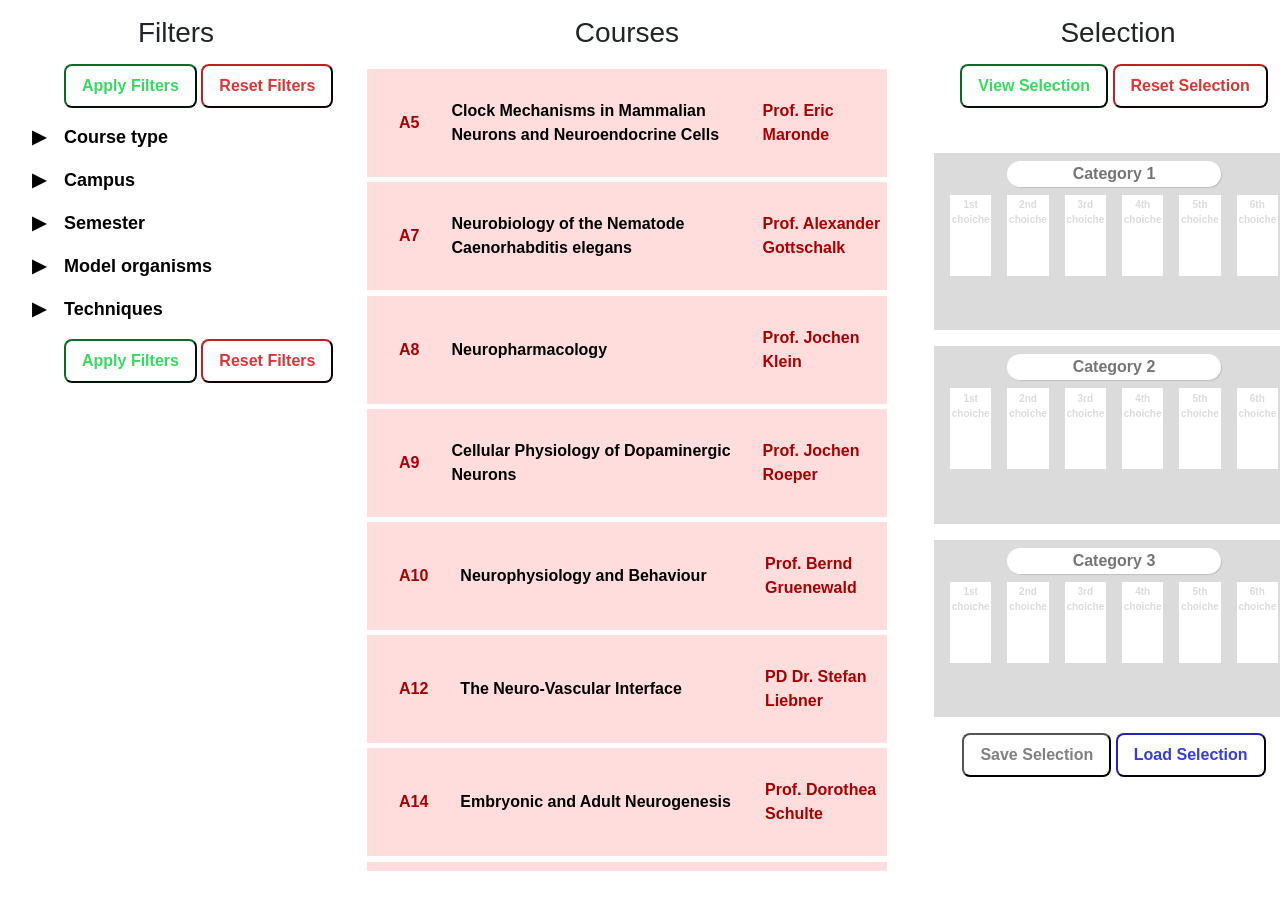
==== commit 16220d34: "all functs added | need testing | need formatting/commenting" ====
--- a/index.html
+++ b/index.html
@@ -20,7 +20,6 @@
     <link rel="icon" type="image/png" sizes="32x32" href="favicon/favicon-32x32.png">
     <link rel="icon" type="image/png" sizes="96x96" href="favicon/favicon-96x96.png">
     <link rel="icon" type="image/png" sizes="16x16" href="favicon/favicon-16x16.png">
-    <link rel="manifest" href="favicon/manifest.json">
     <meta name="msapplication-TileColor" content="#ffffff">
     <meta name="msapplication-TileImage" content="favicon/ms-icon-144x144.png">
     <meta name="theme-color" content="#ffffff">
@@ -46,7 +45,7 @@
         <h3>Courses</h3>
       </div>
       <div class="semesterstitle">
-        <h3>Semesters</h3>
+        <h3>Selection</h3>
       </div>
 
       <div class="filters-div">
@@ -163,17 +162,12 @@
       </div>
       <div class="semesters-div">
         <div class="semester-boxes">
-          <div class="sem-boxx" id="winter1">
-            <!-- Winter 1
-            <ul class="diocane">
-              <li>Basic Methods in Neuroscience</li>
-              <li>Neuroscience I</li>
-              <li>Other stuff (Seminars etc.)</li>
-            </ul> -->
-            <button class="viewsel" type="button" onclick="viewSel();">View Selected</button>
+          <div class="buttons-selection-div" id="winter1">
+            <button class="viewsel" type="button" onclick="viewSel();">View Selection</button>
+            <button class="resetsel" type="button" onclick="resetSel();">Reset Selection</button>
           </div>
           <div class="sem-box dropzone" id="winter2">
-            Winter 2
+            <input type="text" class="category" placeholder="Category 1" >
             <div class="slots-div" id="winter2slots">
                 <div class="slot" id="slot1">
                   1st choiche
@@ -205,11 +199,16 @@
                     <h3 class="choice" id="c3w2"></h3>
                   </div>
                 </div>
-            </div>
-            <p class="instructions" id="inst1">Double click to remove course</p>
+                <div class="slot" id="slot6">
+                  6th choiche
+                  <div class="slot-content">
+                    <h3 class="choice" id="c3w2"></h3>
+                  </div>
+                </div>
+            </div>
           </div>
           <div class="sem-box dropzone" id="summer1">
-            Summer 1
+            <input type="text" class="category" placeholder="Category 2" >
             <div class="slots-div" id="winter2slots">
                 <div class="slot" id="slot1">
                   1st choiche
@@ -241,10 +240,16 @@
                     <h3 class="choice" id="c3w2"></h3>
                   </div>
                 </div>
+                <div class="slot" id="slot6">
+                  6th choiche
+                  <div class="slot-content">
+                    <h3 class="choice" id="c3w2"></h3>
+                  </div>
+                </div>
             </div>
           </div>
           <div class="sem-box dropzone" id="summer2">
-            Summer 2
+            <input type="text" class="category" placeholder="Category 3" >
             <div class="slots-div" id="winter2slots">
                 <div class="slot" id="slot1">
                   1st choiche
@@ -276,9 +281,18 @@
                     <h3 class="choice" id="c3w2"></h3>
                   </div>
                 </div>
-            </div>
-          </div>
-
+                <div class="slot" id="slot6">
+                  6th choiche
+                  <div class="slot-content">
+                    <h3 class="choice" id="c3w2"></h3>
+                  </div>
+                </div>
+            </div>
+          </div>
+          <div class="loadsave-selection-div" id="loadsave">
+            <button class="savesel" type="button" onclick="saveSel();">Save Selection</button>
+            <button class="loadsel" type="button" onclick="loadFileFunction();">Load Selection</button>
+          </div>
         </div>
 
       </div>
--- a/style.css
+++ b/style.css
@@ -1,5 +1,6 @@
 * {
   font-family: sans-serif;
+  /* font-size: 13px; */
 }
 
 body {
@@ -25,7 +26,8 @@
 
 .main {
   display: grid;
-  grid-template-columns: minmax(350px,1fr) minmax(500px,3fr) minmax(350px,1fr);
+  /* grid-template-columns: minmax(350px,1fr) minmax(500px,3fr) minmax(350px,1fr); */
+  grid-template-columns: minmax(320px,1.1fr) minmax(550px,2fr) minmax(400px,1.23fr);
   grid-template-rows: 2em auto;
   grid-gap: 1em;
   height: 95vh;
@@ -322,8 +324,8 @@
 }
 
 .sem-box {
-  margin: 1em;
-  padding: 1em;
+  margin: 0.5em 1em 1em 1em;
+  padding: 0.5em 1em 1em 1em;
   text-align: center;
 
   justify-content: center;
@@ -336,21 +338,18 @@
   /* box-shadow: 0 1px 6px rgba(0, 0, 0, 0.12), 0 1px 4px rgba(0, 0, 0, 0.24); */
 }
 
-.sem-boxx {
-  margin: 1em;
-  padding: 1em;
-  text-align: center;
-
-  justify-content: center;
-  align-items: center;
+.buttons-selection-div{
+  margin: 0 1em 0 1em;
+  padding: 0 1em 0 1em;
+  text-align: center;
 
   font-weight: bold;
   color: #c9c9c9;
-  background-color: #ededed;
   width: 90%;
   height: 10%;
-  /* box-shadow: 0 1px 6px rgba(0, 0, 0, 0.12), 0 1px 4px rgba(0, 0, 0, 0.24); */
-}
+}
+
+
 
 .viewsel {
   border-radius: 8px;
@@ -378,6 +377,37 @@
   transform: translateY(4px);
 }
 
+
+.resetsel {
+  border-radius: 8px;
+  background-color: white;
+  /* #db3535; */
+  color: #db3535;
+  border-color: #691313;
+  border-width: 2.5px;
+  padding: .5em 1em;
+  text-align: center;
+  text-decoration: none;
+  display: inline-block;
+  font-size: 16px;
+  font-weight: bold;
+  transition-duration: .2s;
+  outline: none;
+}
+
+.resetsel:hover {
+  background-color: #691313;
+  color:white;
+}
+
+.resetsel:active {
+  background-color: #db3535;
+  transform: translateY(4px);
+}
+
+
+
+
 .diocane {
   font-weight: normal;
   text-align: left;
@@ -388,7 +418,7 @@
 .slots-div {
   margin-top: 0.5em;
   display: grid;
-  grid-template-columns: 1fr 1fr 1fr 1fr 1fr;
+  grid-template-columns: repeat(6,1fr);
   grid-template-rows: 9vh 1fr;
   grid-gap: 1em;
 }
@@ -399,7 +429,7 @@
   background-color: white;
   color: #dbdbdb;
   font-weight:bold;
-  font-size: 12px;
+  font-size: 10px;
   /* flex-direction: column; */
   /* box-shadow: 0 6px 6px rgba(0, 0, 0, 0.12), 0 1px 4px rgba(0, 0, 0, 0.24); */
 
@@ -429,22 +459,77 @@
 
 }
 
-p.instructions {
-  display: none;
-  margin-top: 1em;
-  color: rgb(150,0,0);
-  font-size: 10px;
-}
-
-
-p.testa {
-  position: absolute;
-  left: 78%;
-  top: 35%;
-  display: none;
-  font-size: 10px;
+
+.category {
+  text-align: center;
+  font-weight: bold;
+  border: none;
+  border-radius: 25px;
+  box-shadow: 1px 1px 1px rgba(0,0,0,0.12);
+}
+
+
+.savesel {
+  border-radius: 8px;
+  background-color: white;
+  color: gray ;
+  border-width: 2.5px;
+  border-color: black;
+  padding: .5em 1em;
+  text-align: center;
+  text-decoration: none;
+  display: inline-block;
+  font-size: 16px;
+  font-weight: bold;
+  transition-duration: 0.2s;
+  outline: none;
+}
+
+.savesel:hover {
+  background-color: black;
   color: white;
-  background-color: black;
-  border-radius: 2px;
-  grid-column: 1/4;
-}
+}
+
+.savesel:active {
+  background-color: #bfbfbf;
+  transform: translateY(4px);
+}
+
+
+.loadsel {
+  border-radius: 8px;
+  background-color: white;
+  /* #db3535; */
+  color: #353ddb;
+  border-color: #131469;
+  border-width: 2.5px;
+  padding: .5em 1em;
+  text-align: center;
+  text-decoration: none;
+  display: inline-block;
+  font-size: 16px;
+  font-weight: bold;
+  transition-duration: .2s;
+  outline: none;
+}
+
+.loadsel:hover {
+  background-color: #131469;
+  color:white;
+}
+
+.loadsel:active {
+  background-color: #353ddb;
+  transform: translateY(4px);
+}
+
+.loadsave-selection-div {
+  margin: 0 1em 0 1em;
+  padding: 0 1em 0 1em;
+  text-align: center;
+
+  font-weight: bold;
+  color: #c9c9c9;
+  width: 90%;
+  height: 10%;
+}
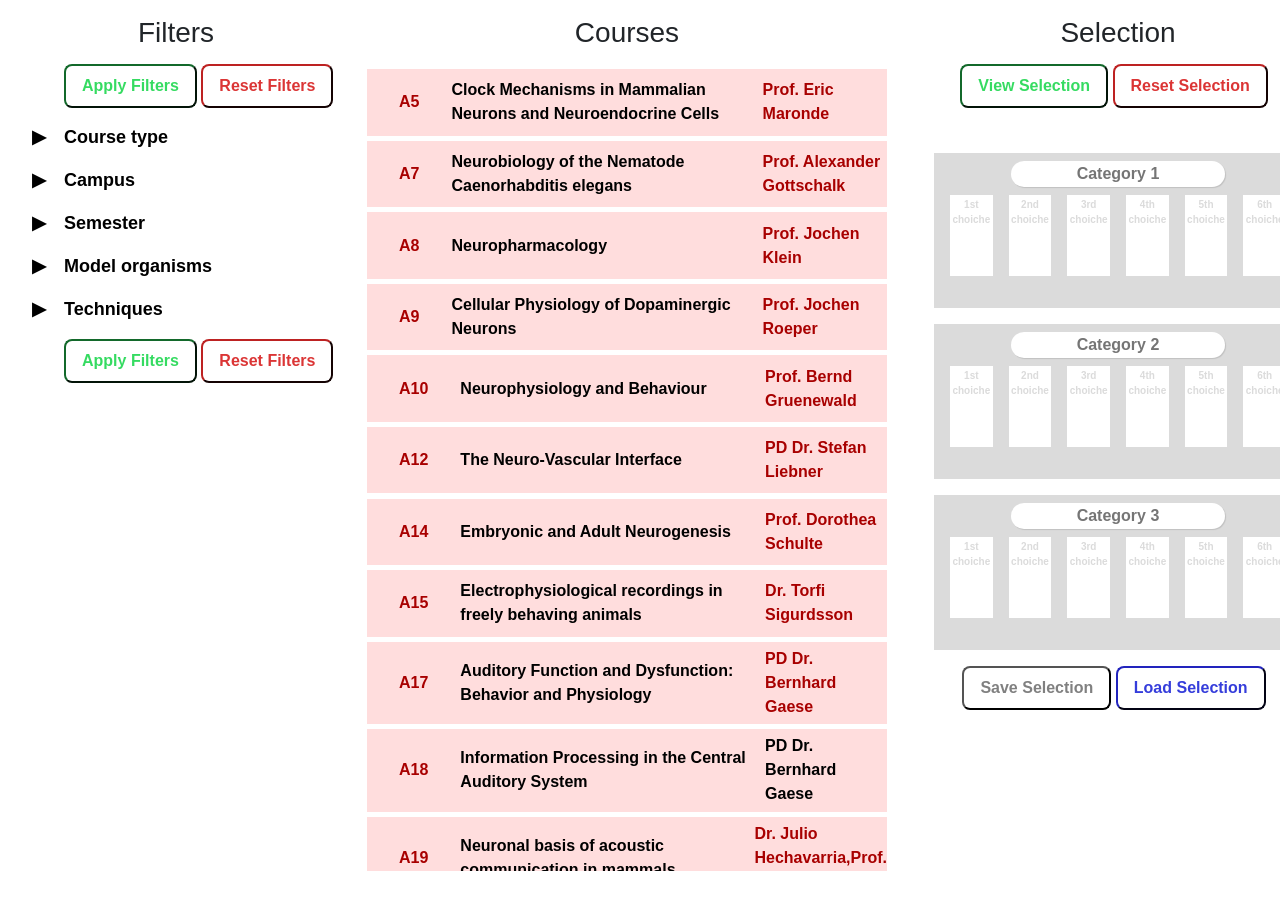
==== commit 3ad126f7: "resizable slots" ====
--- a/index.html
+++ b/index.html
@@ -90,7 +90,7 @@
 
             <div class="collapse" id="campusfilter">
               <li class="filter-option">
-                <input type="checkbox" id="Niederrad" name="Riedberg" value="Riedberg">
+                <input type="checkbox" id="Riedberg" name="Riedberg" value="Riedberg">
                 <label for="Riedberg">Riedberg</label>
               </li>
               <li class="filter-option">
@@ -109,17 +109,23 @@
         <div class="filter-div" id="semester-div">
           <p>
             <a onclick="toggleActive(this);" href="#semesterfilter" class="filter-title inactive" id="semesterfiltertoggle" data-toggle="collapse">Semester</a>
+            <!-- <input class="excbox" type="checkbox" id="AND" name="ANDswitch" value="off">
+            <label for="ANDswitch" class="exclusive">Exclusive</label> -->
           </p>
           <ul class="filter-list" id="semester-list">
 
             <div class="collapse" id="semesterfilter">
               <li class="filter-option">
                 <input type="checkbox" id="Winter" name="Winter" value="Winter">
-                <label for="Winter">Winter</label>
+                <label for="Winter">Winter (only)</label>
               </li>
               <li class="filter-option">
                 <input type="checkbox" id="Summer" name="Summer" value="Summer">
-                <label for="Summer">Summer</label>
+                <label for="Summer">Summer (only)</label>
+              </li>
+              <li class="filter-option">
+                <input type="checkbox" id="Both" name="Both" value="Both">
+                <label for="Both">Both</label>
               </li>
             </div>
 
@@ -150,11 +156,6 @@
           <button type="button" name="apply" id="apply" onclick="filterList(courses);"><span>Apply Filters</span></button>
           <button type="button" name="reset" id="reset" onclick="resetFilters();"><span>Reset Filters</span></button>
         </div>
-        <!-- <label class="switch">
-          <input type="checkbox">
-          <span class="slider round"></span>
-          <p class="switchdesc">AND selection</p>
-        </label> -->
       </div>
       <div class="courses-div">
 
--- a/style.css
+++ b/style.css
@@ -134,6 +134,15 @@
 #reset:active {
   background-color: #db3535;
   transform: translateY(4px);
+}
+
+.excbox {
+  margin-left: 2em;
+}
+
+
+.exclusive {
+  margin: 0;
 }
 
 /* --------------------------------------------------- */
@@ -222,7 +231,7 @@
   font-weight: bold;
   margin-top: 1%;
   padding: 1% 0 1% 0;
-  height: 12vh;
+  /* height: 12vh; */
   display: grid;
   grid-template-columns: 1fr 5fr 2fr;
   background-color: dbdbdb;
@@ -333,8 +342,8 @@
 
   font-weight: bold;
   background-color: #dbdbdb;
-  width: 90%;
-  height: 22%;
+  /* width: 90vh;
+  height: 22vh; */
   /* box-shadow: 0 1px 6px rgba(0, 0, 0, 0.12), 0 1px 4px rgba(0, 0, 0, 0.24); */
 }
 
